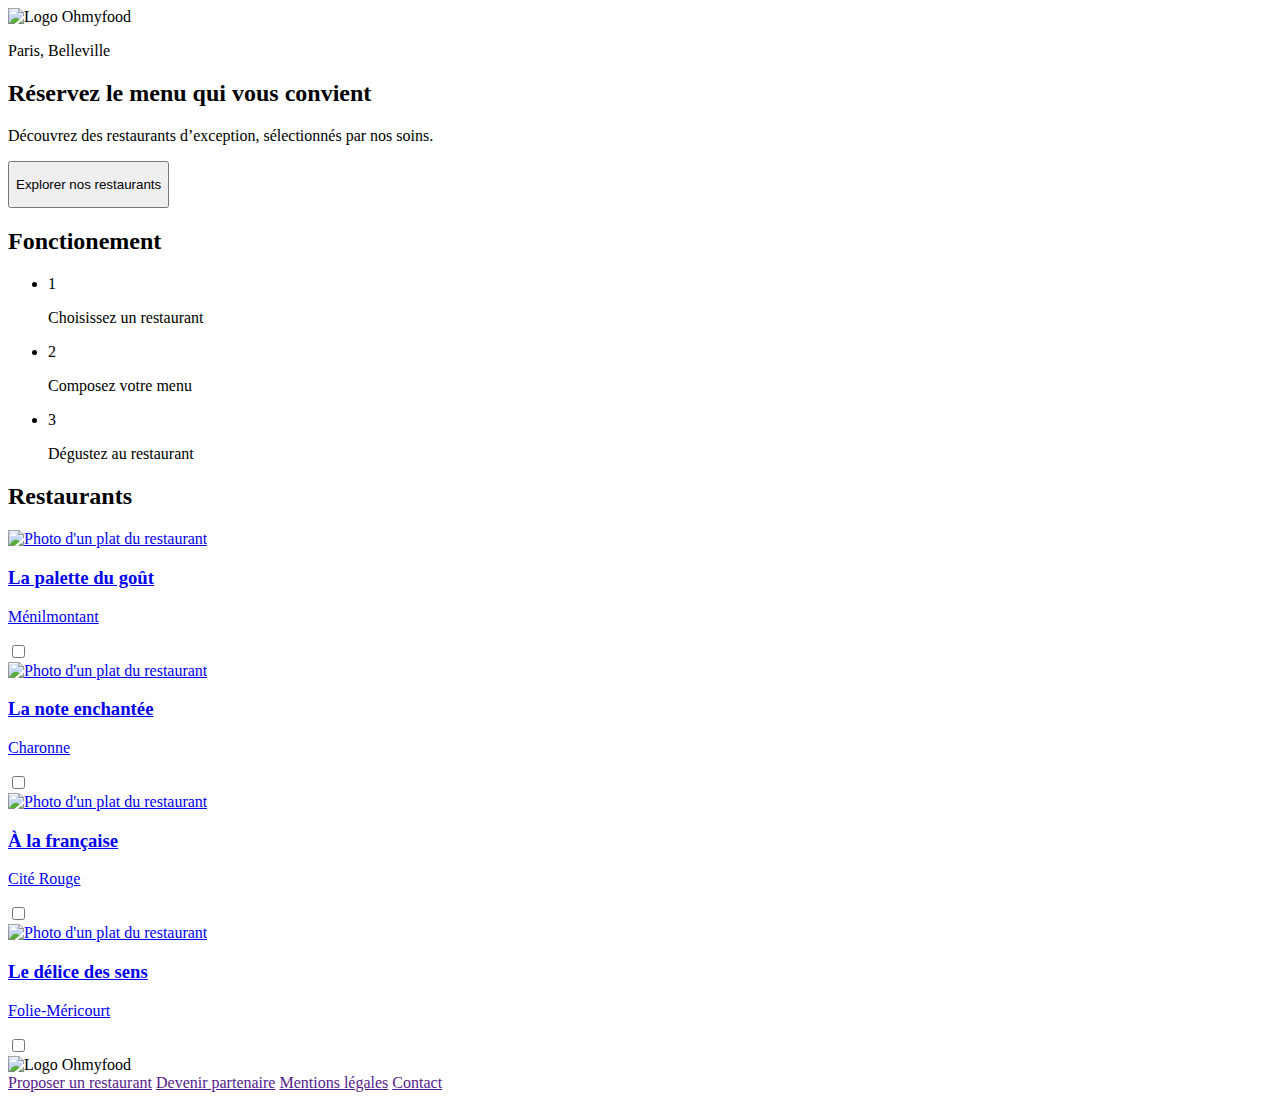
==== index.html @ de88af96 "index commit" ====
<!DOCTYPE html>
<html lang="fr">

<head>
    <meta charset="UTF-8">
    <meta name="viewport" content="width=device-width, initial-scale=1.0">
    <link rel="stylesheet" href="https://cdnjs.cloudflare.com/ajax/libs/font-awesome/6.2.1/css/all.min.css"
        integrity="sha512-MV7K8+y+gLIBoVD59lQIYicR65iaqukzvf/nwasF0nqhPay5w/9lJmVM2hMDcnK1OnMGCdVK+iQrJ7lzPJQd1w=="
        crossorigin="anonymous" referrerpolicy="no-referrer">

    <link rel="stylesheet" href="css/style.css">
    <title>Ohmyfood</title>
</head>

<body>
    <header>
        <img src="./images/logo/ohmyfood.png" alt="Logo Ohmyfood">

        <div class="location">
            <i class="fa-solid fa-location-dot"></i>
            <p>Paris, Belleville</p>
        </div>
    </header>

    <main>
        <section class="main-section">
            <h2 class="main-title">Réservez le menu qui vous convient</h2>

            <p class="main-subtitle">Découvrez des restaurants d’exception, sélectionnés par nos soins.</p>

            <button class="gradient">
                <p>Explorer nos restaurants</p>
            </button>
        </section>

        <section class="list-section">
            <h2>Fonctionement</h2>

            <ul class="list">
                <li class="list-content">
                    <p>1</p>
                    <i class="fa-solid fa-mobile-screen-button"></i>
                    <p>Choisissez un restaurant</p>
                </li>

                <li class="list-content">
                    <p>2</p>
                    <i class="fa-solid fa-list-ul"></i>
                    <p>Composez votre menu</p>
                </li>

                <li class="list-content">
                    <p>3</p>
                    <i class="fa-solid fa-store"></i>
                    <p>Dégustez au restaurant</p>
                </li>
            </ul>


            </div>
        </section>

        <section class="restaurant-section">
            <h2>Restaurants</h2>

            <div class="restaurants-cards">

                <div class="card">
                    <a href="/page/page1.html">
                        <img src="./images/restaurants/jay-wennington-N_Y88TWmGwA-unsplash.jpg"
                            alt="Photo d'un plat du restaurant">
                        <div class="card-content">
                            <div class="card-text">
                                <h3 class="card-title">La palette du goût</h3>
                                <p class="card-subtitle">Ménilmontant</p>
                            </div>
                        </div>
                    </a>

                    <div class="heart-btn">
                        <input type="checkbox">
                        <i class="empty fa-regular fa-heart fa-xl"></i>
                        <i class="fill fa-solid fa-heart fa-xl"></i>
                    </div>
                </div>

                <div class="card">
                    <a href="/page/page2.html">
                        <img src="./images/restaurants/stil-u2Lp8tXIcjw-unsplash.jpg"
                            alt="Photo d'un plat du restaurant">
                        <div class="card-content">
                            <div class="card-text">
                                <h3 class="card-title">La note enchantée</h3>
                                <p class="card-subtitle">Charonne</p>
                            </div>
                        </div>
                    </a>

                    <div class="heart-btn">
                        <input type="checkbox">
                        <i class="empty fa-regular fa-heart fa-xl"></i>
                        <i class="fill fa-solid fa-heart fa-xl"></i>
                    </div>
                </div>

                <div class="card">
                    <a href="/page/page3.html">
                        <img src="./images/restaurants/toa-heftiba-DQKerTsQwi0-unsplash.jpg"
                            alt="Photo d'un plat du restaurant">
                        <div class="card-content">
                            <div class="card-text">
                                <h3 class="card-title">À la française</h3>
                                <p class="card-subtitle">Cité Rouge</p>
                            </div>
                        </div>
                    </a>

                    <div class="heart-btn">
                        <input type="checkbox">
                        <i class="empty fa-regular fa-heart fa-xl"></i>
                        <i class="fill fa-solid fa-heart fa-xl"></i>
                    </div>
                </div>


                <div class="card">
                    <a href="/page/page4.html">
                        <img src="./images/restaurants/louis-hansel-shotsoflouis-qNBGVyOCY8Q-unsplash.jpg"
                            alt="Photo d'un plat du restaurant">
                        <div class="card-content">
                            <div class="card-text">
                                <h3 class="card-title">Le délice des sens</h3>
                                <p class="card-subtitle">Folie-Méricourt</p>
                            </div>
                        </div>
                    </a>

                    <div class="heart-btn">
                        <input type="checkbox">
                        <i class="empty fa-regular fa-heart fa-xl"></i>
                        <i class="fill fa-solid fa-heart fa-xl"></i>
                    </div>
                </div>
            </div>
        </section>

    </main>

    <footer>
        <img src="./images/logo/ohmyfood@2x.svg" alt="Logo Ohmyfood">

        <div class="footer-link">
            <a href=""><i class="fa-solid fa-utensils"></i> Proposer un restaurant</a>

            <a href=""><i class="fa-solid fa-handshake-angle"></i> Devenir partenaire</a>

            <a href="">Mentions légales</a>

            <a href="">Contact</a>
        </div>
    </footer>
</body>

</html>
---- css/style.css ----
/*# sourceMappingURL=style.css.map */
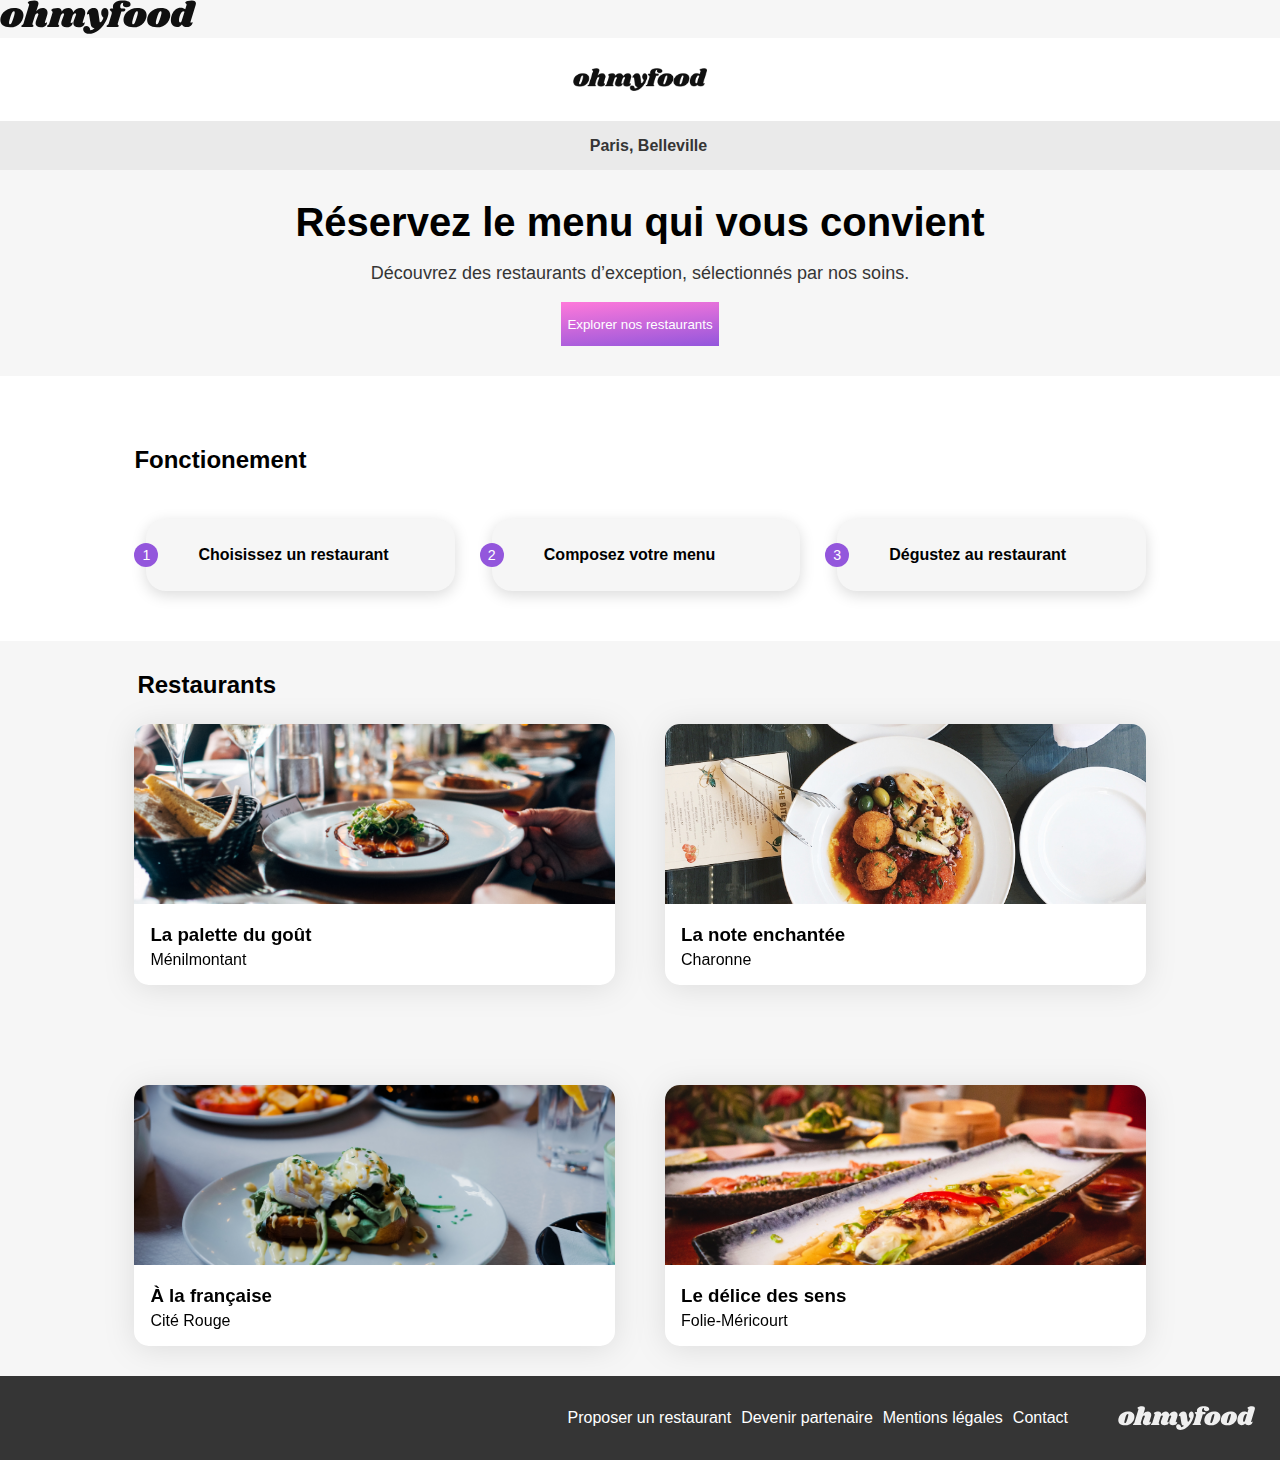
==== commit b2f8d955: "loader anim" ====
--- a/index.html
+++ b/index.html
@@ -13,6 +13,20 @@
 </head>
 
 <body>
+
+    <div class="loader">
+        <svg width="196" height="34" viewBox="0 0 196 34" fill="none" xmlns="http://www.w3.org/2000/svg">
+            <path d="M13.932 7.956C17.196 7.956 19.596 8.61599 21.132 9.936C22.692 11.256 23.472 12.984 23.472 15.12C23.472 15.84 23.376 16.644 23.184 17.532C22.728 19.5 21.876 21.228 20.628 22.716C19.38 24.18 17.844 25.32 16.02 26.136C14.22 26.928 12.264 27.324 10.152 27.324C6.81599 27.324 4.34399 26.664 2.73599 25.344C1.15199 24 0.359985 22.224 0.359985 20.016C0.359985 19.272 0.455985 18.444 0.647985 17.532C1.10399 15.66 1.96799 14.004 3.23999 12.564C4.53599 11.1 6.10799 9.972 7.95599 9.18C9.82799 8.364 11.82 7.956 13.932 7.956ZM13.824 11.16C13.32 11.16 12.78 11.616 12.204 12.528C11.652 13.416 10.992 15.108 10.224 17.604C9.45599 20.1 9.07199 21.852 9.07199 22.86C9.07199 23.388 9.15599 23.748 9.32399 23.94C9.49199 24.108 9.71999 24.192 10.008 24.192C10.512 24.24 11.028 23.808 11.556 22.896C12.108 21.984 12.792 20.208 13.608 17.568C14.352 15.24 14.724 13.548 14.724 12.492C14.724 11.988 14.64 11.64 14.472 11.448C14.328 11.256 14.112 11.16 13.824 11.16Z" fill="#101010"/>
+            <path d="M44.9899 22.032C44.9419 22.128 44.9179 22.272 44.9179 22.464C44.9179 22.632 44.9539 22.764 45.0259 22.86C45.1219 22.956 45.2419 23.004 45.3859 23.004C45.6739 23.004 45.9139 22.884 46.1059 22.644C46.3219 22.38 46.4659 22.248 46.5379 22.248C46.6579 22.248 46.7539 22.332 46.8259 22.5C46.8979 22.644 46.9339 22.824 46.9339 23.04C46.9579 23.736 46.7299 24.42 46.2499 25.092C45.7699 25.74 45.0619 26.28 44.1259 26.712C43.2139 27.12 42.1099 27.324 40.8139 27.324C39.2299 27.324 37.9699 26.964 37.0339 26.244C36.0979 25.5 35.6179 24.516 35.5939 23.292C35.5939 22.404 35.8099 21.408 36.2419 20.304L38.2219 15.12C38.3419 14.808 38.4019 14.556 38.4019 14.364C38.4019 14.052 38.2939 13.812 38.0779 13.644C37.8859 13.452 37.6459 13.356 37.3579 13.356C36.9019 13.356 36.4339 13.572 35.9539 14.004C35.4979 14.412 35.1259 15.084 34.8379 16.02V15.948L32.5699 23.256C32.4979 23.544 32.4619 23.796 32.4619 24.012C32.4619 24.324 32.5219 24.576 32.6419 24.768C32.7619 24.936 32.9299 25.104 33.1459 25.272C33.3139 25.44 33.4339 25.584 33.5059 25.704C33.5779 25.8 33.5899 25.932 33.5419 26.1C33.4219 26.412 33.1819 26.64 32.8219 26.784C32.4619 26.928 31.9099 27 31.1659 27H22.9579C22.3339 27 21.8779 26.904 21.5899 26.712C21.3019 26.496 21.2059 26.22 21.3019 25.884C21.3979 25.596 21.6499 25.344 22.0579 25.128C22.4179 24.936 22.7179 24.708 22.9579 24.444C23.1979 24.18 23.4019 23.76 23.5699 23.184L29.0419 5.22C29.1139 5.004 29.1499 4.824 29.1499 4.68C29.1499 4.416 29.0779 4.2 28.9339 4.032C28.8139 3.864 28.6459 3.696 28.4299 3.528C28.1899 3.336 28.0099 3.168 27.8899 3.024C27.7939 2.88 27.7819 2.688 27.8539 2.448C27.9979 1.896 28.7539 1.416 30.1219 1.00799C31.4899 0.599996 32.9179 0.395996 34.4059 0.395996C35.7979 0.395996 36.8179 0.659996 37.4659 1.188C38.1379 1.716 38.4739 2.436 38.4739 3.348C38.4739 3.876 38.3899 4.392 38.2219 4.896L36.2779 11.232C37.2139 10.008 38.1979 9.156 39.2299 8.676C40.2859 8.196 41.4259 7.956 42.6499 7.956C44.1139 7.956 45.2899 8.4 46.1779 9.288C47.0899 10.176 47.5459 11.328 47.5459 12.744C47.5459 13.488 47.4259 14.22 47.1859 14.94L44.9899 22.032Z" fill="#101010"/>
+            <path d="M82.7165 22.032C82.6685 22.128 82.6445 22.272 82.6445 22.464C82.6445 22.632 82.6805 22.764 82.7525 22.86C82.8485 22.956 82.9685 23.004 83.1125 23.004C83.4005 23.004 83.6405 22.884 83.8325 22.644C84.0485 22.38 84.1925 22.248 84.2645 22.248C84.3845 22.248 84.4805 22.332 84.5525 22.5C84.6245 22.644 84.6605 22.824 84.6605 23.04C84.6845 23.736 84.4565 24.42 83.9765 25.092C83.4965 25.74 82.7885 26.28 81.8525 26.712C80.9405 27.12 79.8365 27.324 78.5405 27.324C76.9565 27.324 75.6965 26.964 74.7605 26.244C73.8245 25.5 73.3445 24.516 73.3205 23.292C73.3205 22.404 73.5365 21.408 73.9685 20.304L75.9485 15.12C76.0685 14.808 76.1285 14.556 76.1285 14.364C76.1285 14.052 76.0205 13.812 75.8045 13.644C75.6125 13.452 75.3725 13.356 75.0845 13.356C74.6765 13.356 74.2565 13.536 73.8245 13.896C73.3925 14.256 73.0085 14.82 72.6725 15.588L70.6925 22.032C70.6445 22.128 70.6205 22.272 70.6205 22.464C70.6205 22.632 70.6565 22.764 70.7285 22.86C70.8245 22.956 70.9445 23.004 71.0885 23.004C71.3765 23.004 71.6165 22.884 71.8085 22.644C72.0245 22.38 72.1685 22.248 72.2405 22.248C72.3605 22.248 72.4565 22.332 72.5285 22.5C72.6005 22.644 72.6365 22.824 72.6365 23.04C72.6605 23.736 72.4325 24.42 71.9525 25.092C71.4725 25.74 70.7645 26.28 69.8285 26.712C68.9165 27.12 67.8125 27.324 66.5165 27.324C64.9325 27.324 63.6725 26.964 62.7365 26.244C61.8005 25.5 61.3205 24.516 61.2965 23.292C61.2965 22.404 61.5125 21.408 61.9445 20.304L63.9245 15.12C64.0445 14.808 64.1045 14.556 64.1045 14.364C64.1045 14.052 63.9965 13.812 63.7805 13.644C63.5885 13.452 63.3485 13.356 63.0605 13.356C62.6525 13.356 62.2325 13.536 61.8005 13.896C61.3685 14.232 61.0085 14.784 60.7205 15.552L58.3445 23.256C58.2485 23.52 58.2005 23.772 58.2005 24.012C58.2005 24.3 58.2605 24.54 58.3805 24.732C58.5005 24.9 58.6685 25.08 58.8845 25.272C59.0525 25.416 59.1725 25.548 59.2445 25.668C59.3165 25.788 59.3285 25.932 59.2805 26.1C59.1845 26.412 58.9565 26.64 58.5965 26.784C58.2365 26.928 57.6725 27 56.9045 27H48.6965C48.0725 27 47.6285 26.904 47.3645 26.712C47.0765 26.496 46.9685 26.22 47.0405 25.884C47.1365 25.596 47.3885 25.344 47.7965 25.128C48.1565 24.936 48.4565 24.708 48.6965 24.444C48.9365 24.18 49.1405 23.76 49.3085 23.184L52.5125 12.78C52.5605 12.66 52.5845 12.492 52.5845 12.276C52.5845 12.012 52.5245 11.808 52.4045 11.664C52.3085 11.52 52.1405 11.34 51.9005 11.124C51.6605 10.932 51.4925 10.764 51.3965 10.62C51.3005 10.476 51.2885 10.284 51.3605 10.044C51.5045 9.492 52.2605 9.012 53.6285 8.604C54.9965 8.172 56.4245 7.956 57.9125 7.956C59.0885 7.956 60.0125 8.28 60.6845 8.928C61.3805 9.576 61.7165 10.464 61.6925 11.592C62.6765 10.224 63.7085 9.276 64.7885 8.748C65.8925 8.22 67.0805 7.956 68.3525 7.956C69.7445 7.956 70.8725 8.364 71.7365 9.18C72.6245 9.972 73.1165 11.016 73.2125 12.312C74.2445 10.68 75.3485 9.552 76.5245 8.928C77.7005 8.28 78.9845 7.956 80.3765 7.956C81.8405 7.956 83.0165 8.4 83.9045 9.288C84.8165 10.176 85.2725 11.328 85.2725 12.744C85.2725 13.488 85.1525 14.22 84.9125 14.94L82.7165 22.032Z" fill="#101010"/>
+            <path d="M104.932 7.956C105.988 7.956 106.828 8.388 107.452 9.252C108.1 10.092 108.424 11.244 108.424 12.708C108.424 13.98 108.196 15.348 107.74 16.812C106.852 19.764 105.424 22.548 103.456 25.164C101.512 27.78 99.2675 29.88 96.7235 31.464C94.2035 33.048 91.6836 33.84 89.1636 33.84C87.9156 33.84 86.8355 33.624 85.9235 33.192C85.0355 32.76 84.3635 32.184 83.9075 31.464C83.4275 30.744 83.1875 29.976 83.1875 29.16C83.1875 28.8 83.2475 28.404 83.3675 27.972C83.5835 27.3 83.9435 26.784 84.4475 26.424C84.9515 26.064 85.5516 25.884 86.2476 25.884C87.3516 25.884 88.2515 26.256 88.9475 27C89.6675 27.768 90.1236 28.812 90.3156 30.132C91.8516 30.06 93.2675 29.4 94.5635 28.152C93.3395 27.936 92.4275 27.528 91.8275 26.928C91.2515 26.304 90.8555 25.344 90.6395 24.048L89.1995 15.228C89.1275 14.772 89.0195 14.46 88.8755 14.292C88.7555 14.1 88.5876 14.004 88.3716 14.004C88.2036 14.004 87.9995 14.088 87.7595 14.256C87.5435 14.424 87.3875 14.508 87.2915 14.508C87.0995 14.508 87.0035 14.304 87.0035 13.896C87.0035 13.56 87.0635 13.2 87.1835 12.816C87.6155 11.448 88.4196 10.296 89.5956 9.36C90.7716 8.4 92.1395 7.92 93.6995 7.92C95.2355 7.92 96.3635 8.376 97.0835 9.288C97.8275 10.2 98.3076 11.604 98.5236 13.5L99.6035 21.42C99.6755 22.02 99.8915 22.32 100.252 22.32C100.684 22.32 101.188 21.936 101.764 21.168C102.34 20.376 102.904 19.26 103.456 17.82C102.736 17.172 102.184 16.428 101.8 15.588C101.416 14.748 101.224 13.848 101.224 12.888C101.224 12.144 101.32 11.472 101.512 10.872C101.8 9.912 102.244 9.192 102.844 8.712C103.468 8.208 104.164 7.956 104.932 7.956Z" fill="#101010"/>
+            <path d="M122.864 0.395996C125.432 0.395996 127.352 0.791996 128.624 1.584C129.92 2.352 130.568 3.3 130.568 4.428C130.568 5.34 130.184 6.048 129.416 6.552C128.672 7.032 127.688 7.272 126.464 7.272C125.336 7.272 124.46 6.996 123.836 6.444C123.212 5.892 122.9 5.208 122.9 4.392C122.9 3.888 123.056 3.36 123.368 2.808C122.648 2.808 122.048 2.988 121.568 3.348C121.088 3.684 120.716 4.272 120.452 5.112C120.308 5.64 120.236 6.132 120.236 6.588C120.236 7.164 120.332 7.62 120.524 7.956C120.74 8.268 121.04 8.424 121.424 8.424H123.548C124.796 8.424 125.42 8.808 125.42 9.576C125.42 9.672 125.396 9.816 125.348 10.008C125.204 10.536 124.904 10.932 124.448 11.196C124.016 11.46 123.356 11.592 122.468 11.592H121.388L117.824 23.256C117.752 23.544 117.716 23.796 117.716 24.012C117.716 24.324 117.776 24.576 117.896 24.768C118.016 24.936 118.184 25.104 118.4 25.272C118.568 25.44 118.688 25.584 118.76 25.704C118.832 25.8 118.844 25.932 118.796 26.1C118.676 26.412 118.436 26.64 118.076 26.784C117.716 26.928 117.164 27 116.42 27H108.212C107.588 27 107.132 26.904 106.844 26.712C106.556 26.496 106.46 26.22 106.556 25.884C106.652 25.596 106.904 25.344 107.312 25.128C107.672 24.936 107.972 24.708 108.212 24.444C108.452 24.18 108.656 23.76 108.824 23.184L111.632 13.968C111.752 13.608 111.812 13.236 111.812 12.852C111.812 12.372 111.704 12 111.488 11.736C111.296 11.448 110.996 11.136 110.588 10.8C110.324 10.584 110.12 10.404 109.976 10.26C109.856 10.092 109.796 9.9 109.796 9.684C109.772 9.228 109.928 8.904 110.264 8.712C110.624 8.52 111.296 8.424 112.28 8.424H113.18C113.012 7.824 112.928 7.224 112.928 6.624C112.928 6.024 113.036 5.4 113.252 4.752C113.708 3.528 114.68 2.496 116.168 1.65599C117.68 0.815996 119.912 0.395996 122.864 0.395996Z" fill="#101010"/>
+            <path d="M137.084 7.956C140.348 7.956 142.748 8.61599 144.284 9.936C145.844 11.256 146.624 12.984 146.624 15.12C146.624 15.84 146.528 16.644 146.336 17.532C145.88 19.5 145.028 21.228 143.78 22.716C142.532 24.18 140.996 25.32 139.172 26.136C137.372 26.928 135.416 27.324 133.304 27.324C129.968 27.324 127.496 26.664 125.888 25.344C124.304 24 123.512 22.224 123.512 20.016C123.512 19.272 123.608 18.444 123.8 17.532C124.256 15.66 125.12 14.004 126.392 12.564C127.688 11.1 129.26 9.972 131.108 9.18C132.98 8.364 134.972 7.956 137.084 7.956ZM136.976 11.16C136.472 11.16 135.932 11.616 135.356 12.528C134.804 13.416 134.144 15.108 133.376 17.604C132.608 20.1 132.224 21.852 132.224 22.86C132.224 23.388 132.308 23.748 132.476 23.94C132.644 24.108 132.872 24.192 133.16 24.192C133.664 24.24 134.18 23.808 134.708 22.896C135.26 21.984 135.944 20.208 136.76 17.568C137.504 15.24 137.876 13.548 137.876 12.492C137.876 11.988 137.792 11.64 137.624 11.448C137.48 11.256 137.264 11.16 136.976 11.16Z" fill="#101010"/>
+            <path d="M160.709 7.956C163.973 7.956 166.373 8.61599 167.909 9.936C169.469 11.256 170.249 12.984 170.249 15.12C170.249 15.84 170.153 16.644 169.961 17.532C169.505 19.5 168.653 21.228 167.405 22.716C166.157 24.18 164.621 25.32 162.797 26.136C160.997 26.928 159.041 27.324 156.929 27.324C153.593 27.324 151.121 26.664 149.513 25.344C147.929 24 147.137 22.224 147.137 20.016C147.137 19.272 147.233 18.444 147.425 17.532C147.881 15.66 148.745 14.004 150.017 12.564C151.313 11.1 152.885 9.972 154.733 9.18C156.605 8.364 158.597 7.956 160.709 7.956ZM160.601 11.16C160.097 11.16 159.557 11.616 158.981 12.528C158.429 13.416 157.769 15.108 157.001 17.604C156.233 20.1 155.849 21.852 155.849 22.86C155.849 23.388 155.933 23.748 156.101 23.94C156.269 24.108 156.497 24.192 156.785 24.192C157.289 24.24 157.805 23.808 158.333 22.896C158.885 21.984 159.569 20.208 160.385 17.568C161.129 15.24 161.501 13.548 161.501 12.492C161.501 11.988 161.417 11.64 161.249 11.448C161.105 11.256 160.889 11.16 160.601 11.16Z" fill="#101010"/>
+            <path d="M190.526 21.816C190.478 22.008 190.454 22.14 190.454 22.212C190.454 22.38 190.502 22.512 190.598 22.608C190.694 22.704 190.814 22.752 190.958 22.752C191.246 22.752 191.486 22.632 191.678 22.392C191.894 22.128 192.038 21.996 192.11 21.996C192.23 21.996 192.326 22.08 192.398 22.248C192.47 22.416 192.506 22.608 192.506 22.824C192.53 23.472 192.278 24.132 191.75 24.804C191.246 25.476 190.562 26.028 189.698 26.46C188.834 26.892 187.898 27.108 186.89 27.108C185.69 27.108 184.646 26.88 183.758 26.424C182.87 25.968 182.258 25.368 181.922 24.624C181.274 25.464 180.53 26.088 179.69 26.496C178.85 26.904 177.962 27.108 177.026 27.108C175.922 27.108 174.89 26.832 173.93 26.28C172.994 25.728 172.238 24.948 171.662 23.94C171.11 22.908 170.834 21.744 170.834 20.448C170.834 18.264 171.242 16.212 172.058 14.292C172.898 12.348 174.062 10.788 175.55 9.612C177.038 8.412 178.73 7.812 180.626 7.812C181.658 7.812 182.534 7.932 183.254 8.172C183.998 8.412 184.67 8.772 185.27 9.252L186.494 5.22C186.566 5.004 186.602 4.824 186.602 4.68C186.602 4.416 186.53 4.2 186.386 4.032C186.266 3.864 186.098 3.696 185.882 3.528C185.642 3.336 185.462 3.168 185.342 3.024C185.246 2.88 185.234 2.688 185.306 2.448C185.45 1.896 186.206 1.416 187.574 1.00799C188.942 0.599996 190.37 0.395996 191.858 0.395996C193.25 0.395996 194.27 0.659996 194.918 1.188C195.59 1.716 195.926 2.436 195.926 3.348C195.926 3.876 195.842 4.392 195.674 4.896L190.526 21.816ZM184.514 11.7C184.13 11.364 183.71 11.196 183.254 11.196C182.558 11.196 181.874 11.712 181.202 12.744C180.53 13.776 179.99 15.024 179.582 16.488C179.174 17.952 178.982 19.272 179.006 20.448C179.006 21.768 179.438 22.428 180.302 22.428C180.614 22.428 180.878 22.308 181.094 22.068C181.31 21.804 181.514 21.384 181.706 20.808L184.514 11.7Z" fill="#101010"/>
+            </svg>
+    </div>
+
     <header>
         <img src="./images/logo/ohmyfood.png" alt="Logo Ohmyfood">
 
--- a/css/style.css
+++ b/css/style.css
@@ -1,3 +1,323 @@
-
+/*********************************************/
+/*                  F O N T                  */
+/*********************************************/
+@import url("https://fonts.googleapis.com/css2?family=Shrikhand&display=swap");
+/*********************************************/
+/*              V A R I A B L E              */
+/*********************************************/
+/* other variable */
+/*********************************************/
+/*             A N I M A T I O N             */
+/*********************************************/
+/*********************************************/
+/*              V A R I A B L E              */
+/*********************************************/
+/* other variable */
+/********* HEART *********/
+@keyframes heartCheck {
+  100% {
+    background-position-Y: 0;
+    background-size: 100% 100%;
+  }
+}
+/***** M O B I L E   V E R S I O N S **********/
+/***** General **********/
+* {
+  font-family: "Roboto", sans-serif;
+}
+
+.gradient {
+  background: linear-gradient(355deg, rgb(147, 86, 220) 0%, rgb(255, 121, 218) 100%);
+  border: rgb(53, 53, 53);
+  color: rgb(255, 255, 255);
+}
+
+body {
+  background-color: rgb(246, 246, 246);
+  margin: 0px;
+}
+
+/***** Header **********/
+header {
+  display: flex;
+  flex-direction: column;
+  align-items: center;
+  background-color: white;
+}
+header img {
+  width: 45%;
+  margin: 14px 0px 13px 0px;
+}
+
+.location {
+  background-color: rgb(234, 234, 234);
+  display: flex;
+  align-items: center;
+  justify-content: center;
+  gap: 17px;
+  width: 100%;
+}
+.location p {
+  color: rgb(53, 53, 53);
+  font-size: 16px;
+  font-weight: bold;
+  word-wrap: break-word;
+}
+
+/***** Main Section **********/
+.main-section {
+  display: flex;
+  flex-direction: column;
+  align-items: center;
+  padding-top: 40px;
+  padding-bottom: 57px;
+}
+
+.main-title {
+  margin: unset;
+  text-align: center;
+  padding: 0px 15% 20px 15%;
+}
+
+.main-subtitle {
+  margin: unset;
+  color: rgb(53, 53, 53);
+  text-align: center;
+  font-size: 18px;
+  margin-bottom: 27px;
+}
+
+/***** list Section **********/
+.list-section {
+  padding-left: 5.35%;
+  padding-right: 5.35%;
+  background: white;
+  display: flex;
+  flex-direction: column;
+  align-items: flex-start;
+  gap: 20px;
+  padding-top: 48px;
+  padding-bottom: 68px;
+}
+
+.list {
+  margin: unset;
+  padding: unset;
+  display: flex;
+  flex-direction: column;
+  gap: 25px;
+  width: 100%;
+  box-sizing: border-box;
+}
+.list > :nth-child(3) i {
+  /*Third Icone*/
+  color: rgb(147, 86, 220);
+}
+
+.list-content {
+  background-color: rgb(246, 246, 246);
+  display: flex;
+  align-items: center;
+  justify-content: flex-start;
+  gap: 20px;
+  height: 72px;
+  margin-left: 12px;
+  border-radius: 20px;
+  box-shadow: 0px 4px 15px 0px rgba(0, 0, 0, 0.15);
+}
+.list-content i {
+  color: rgb(125, 125, 125);
+}
+.list-content > :nth-child(1) {
+  /*Circle/Number<p>*/
+  background-color: rgb(147, 86, 220);
+  color: rgb(255, 255, 255);
+  display: flex;
+  justify-content: center;
+  align-items: center;
+  width: 24px;
+  height: 24px;
+  border-radius: 100%;
+  margin-left: -12px;
+  font-size: 14.182px;
+  aspect-ratio: 1/1;
+}
+.list-content > :nth-child(3) {
+  /*Title<p>*/
+  font-weight: bold;
+}
+
+/***** Restaurant Section **********/
+.restaurant-section {
+  padding: 54px 17px 66px 17px;
+}
+.restaurant-section h2 {
+  margin: unset;
+  margin-bottom: 25px;
+  margin-left: 3px;
+}
+
+.restaurants-cards {
+  display: flex;
+  flex-direction: column;
+  gap: 18px;
+}
+
+.card {
+  background-color: rgb(255, 255, 255);
+  border-radius: 15px;
+  filter: drop-shadow(0px 3px 15px rgba(0, 0, 0, 0.1));
+}
+.card a {
+  text-decoration: none;
+  color: #000000;
+}
+.card img {
+  width: 100%;
+  border-radius: 15px 15px 0px 0px;
+  height: 180px;
+  box-sizing: border-box;
+  object-fit: cover;
+}
+.card .card-content {
+  display: flex;
+  align-items: center;
+}
+.card .card-content .card-text {
+  display: flex;
+  height: fit-content;
+  flex-direction: column;
+  padding: 16px 35px 16px 16px;
+  width: 70%;
+}
+.card .card-content .card-text h3 {
+  margin: unset;
+}
+.card .card-content .card-text p {
+  margin: unset;
+  margin-top: 5px;
+}
+.card .heart-btn {
+  position: relative;
+}
+.card .heart-btn i {
+  display: flex;
+  align-items: center;
+}
+.card .heart-btn input {
+  z-index: 3;
+  opacity: 0;
+}
+.card .heart-btn i,
+.card .heart-btn input {
+  position: absolute;
+  bottom: 30px;
+  right: 20px;
+  margin: unset;
+  width: 26px;
+  height: 26px;
+}
+.card .heart-btn input:checked ~ .fill {
+  display: flex;
+}
+.card .heart-btn input:checked ~ .empty {
+  display: none;
+}
+.card .heart-btn .fill {
+  display: none;
+  background: linear-gradient(355deg, rgb(147, 86, 220) 0%, rgb(255, 121, 218) 100%);
+  transform-origin: bottom;
+  background-size: 100% 0%;
+  background-position-y: 20px;
+  background-repeat: no-repeat;
+  animation: heartCheck 0.75s forwards;
+  background-clip: text;
+  -webkit-background-clip: text;
+  -moz-background-clip: text;
+  -webkit-text-fill-color: transparent;
+}
+
+/*Footer*/
+footer {
+  background: rgb(53, 53, 53);
+  padding: 22px 25px;
+}
+footer img {
+  filter: invert(1);
+}
+
+.footer-link {
+  display: flex;
+  flex-direction: column;
+  gap: 7px;
+}
+.footer-link a {
+  color: rgb(255, 255, 255);
+  font-weight: 500;
+  text-decoration: none;
+}
+
+@media (min-width: 767.98px) {
+  /***** Header *****/
+  header img {
+    width: 10.5%;
+    margin: 30px 0px 30px 0px;
+  }
+  .location p {
+    margin: 15.5px 0px 15.5px 0px;
+  }
+  /***** Main *****/
+  .main-section {
+    padding: unset;
+    gap: 18px;
+    margin-top: 30px;
+    margin-bottom: 30px;
+  }
+  .main-title {
+    padding: unset;
+    font-size: 40px;
+    font-weight: 700;
+  }
+  .main-subtitle {
+    margin: unset;
+  }
+  /***** List *****/
+  .list-section {
+    gap: 25px;
+    padding: 50px 10.5%;
+  }
+  .list {
+    flex-direction: row;
+  }
+  .list-content {
+    width: 100%;
+  }
+  /***** Restaurant *****/
+  .restaurant-section {
+    padding: 30px 10.5%;
+  }
+  .restaurants-cards {
+    display: grid;
+    grid-template-columns: repeat(2, 1fr);
+    grid-template-rows: repeat(2, 1fr);
+    grid-column-gap: 50px;
+    grid-row-gap: 100px;
+  }
+  /***** Footer *****/
+  footer {
+    display: flex;
+    flex-direction: row-reverse;
+    gap: 50px;
+    padding: 30px 25px;
+  }
+  footer img {
+    width: clamp(137px, 8%, 137px);
+  }
+  .footer-link {
+    flex-direction: row;
+    align-items: center;
+    gap: 10px;
+  }
+}
 
 /*# sourceMappingURL=style.css.map */
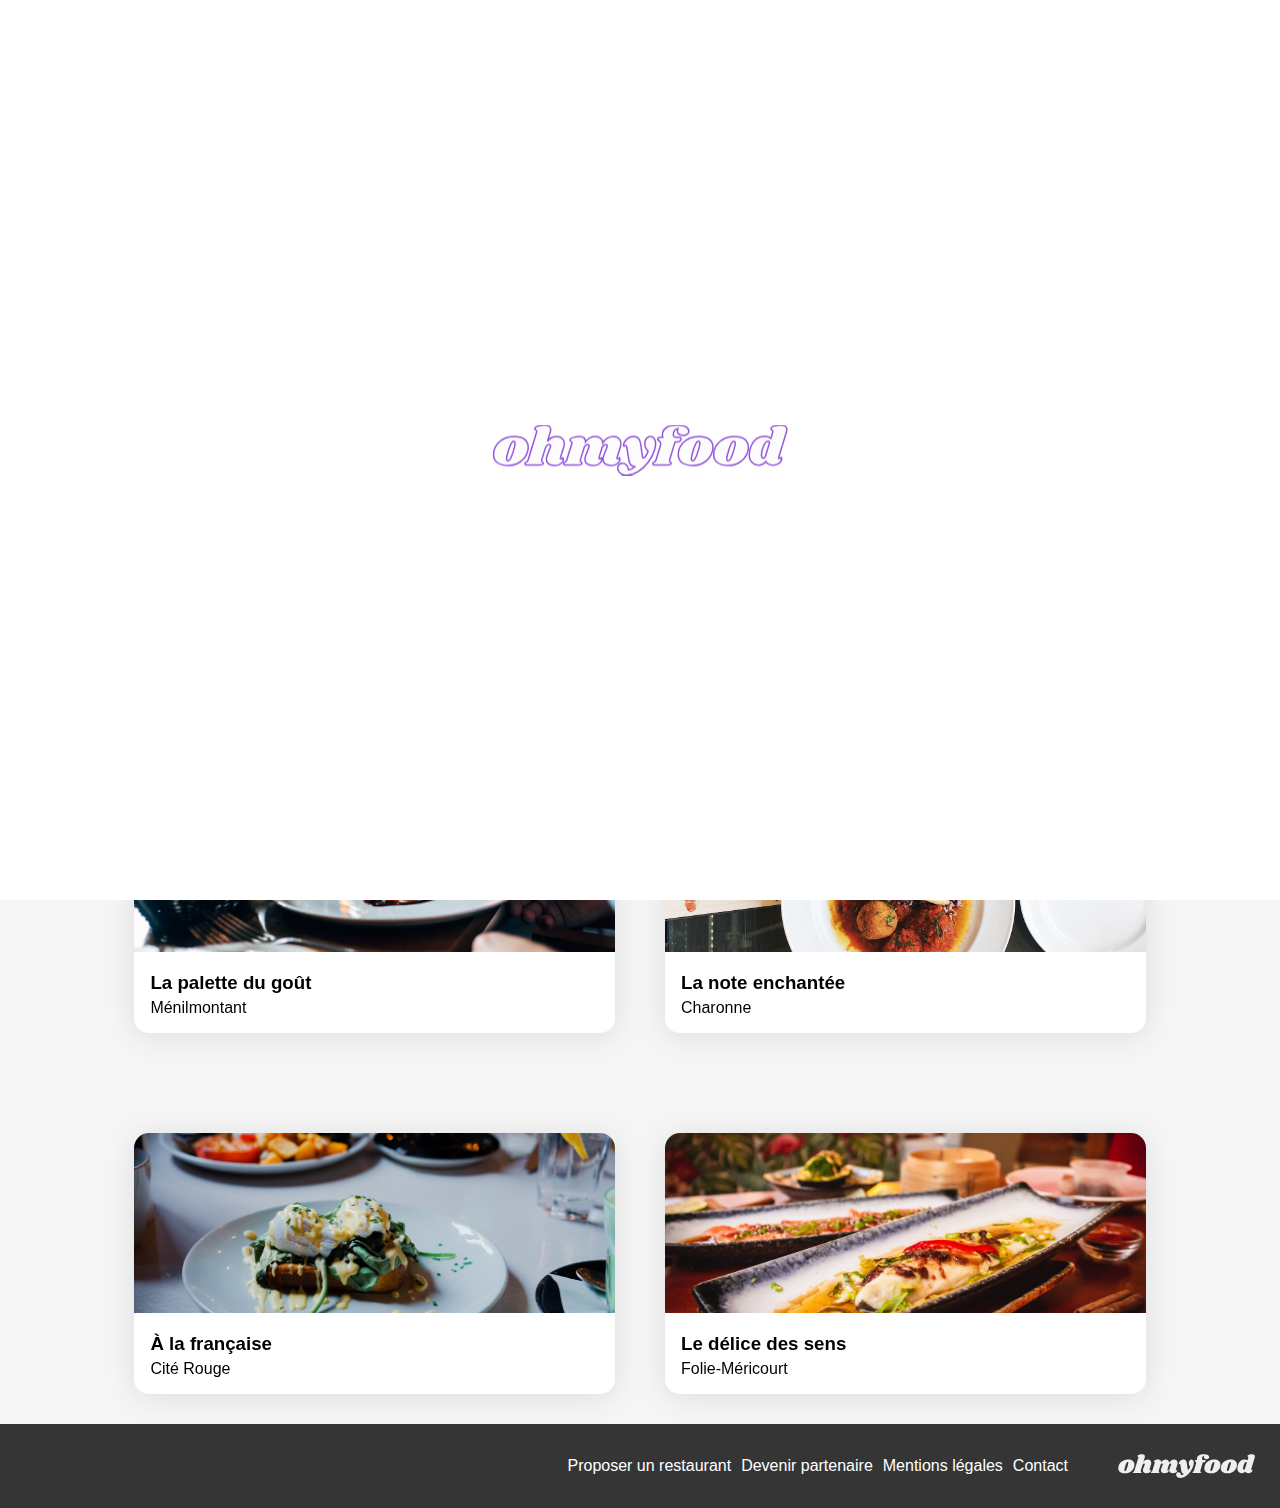
==== commit 105bf298: "Ajout d'un mailto sur la balise <a> contact du footer" ====
--- a/index.html
+++ b/index.html
@@ -170,7 +170,7 @@
 
             <a href="">Mentions légales</a>
 
-            <a href="">Contact</a>
+            <a href="mailto:">Contact</a>
         </div>
     </footer>
 </body>
--- a/css/style.css
+++ b/css/style.css
@@ -13,6 +13,56 @@
 /*              V A R I A B L E              */
 /*********************************************/
 /* other variable */
+/********* LOADER *********/
+@keyframes loader {
+  90% {
+    opacity: 1;
+  }
+  100% {
+    opacity: 0;
+    display: none;
+  }
+}
+svg :nth-child(1) {
+  animation: loaderSvg 3s ease 0.1s infinite;
+}
+svg :nth-child(2) {
+  animation: loaderSvg 3s ease 0.2s infinite;
+}
+svg :nth-child(3) {
+  animation: loaderSvg 3s ease 0.3s infinite;
+}
+svg :nth-child(4) {
+  animation: loaderSvg 3s ease 0.4s infinite;
+}
+svg :nth-child(5) {
+  animation: loaderSvg 3s ease 0.5s infinite;
+}
+svg :nth-child(6) {
+  animation: loaderSvg 3s ease 0.6s infinite;
+}
+svg :nth-child(7) {
+  animation: loaderSvg 3s ease 0.7s infinite;
+}
+svg :nth-child(8) {
+  animation: loaderSvg 3s ease 0.8s infinite;
+}
+
+@keyframes loaderSvg {
+  40% {
+    stroke: rgb(255, 121, 218);
+    stroke-width: 2;
+  }
+  45% {
+    stroke: rgb(147, 86, 220);
+    stroke-width: 3;
+  }
+  50% {
+    stroke: rgb(255, 121, 218);
+    stroke-width: 5;
+    stroke-dashoffset: 300;
+  }
+}
 /********* HEART *********/
 @keyframes heartCheck {
   100% {
@@ -20,6 +70,42 @@
     background-size: 100% 100%;
   }
 }
+@keyframes checkIconeOnHover {
+  from {
+    transform: translateX(20px);
+    width: 0px;
+  }
+  to {
+    transform: translateX(0px);
+  }
+}
+/********* MENu *********/
+@keyframes slideLeftOnload {
+  from {
+    opacity: 0;
+    transform: translateX(200px);
+  }
+  to {
+    opacity: 1;
+    transform: translateX(0px);
+  }
+}
+main .menu:nth-child(1) {
+  animation: slideLeftOnload 3s ease 0.25s forwards;
+}
+main .menu:nth-child(2) {
+  animation: slideLeftOnload 3s ease 0.5s forwards;
+}
+main .menu:nth-child(3) {
+  animation: slideLeftOnload 3s ease 0.75s forwards;
+}
+main .menu:nth-child(4) {
+  animation: slideLeftOnload 3s ease 1s forwards;
+}
+main .menu:nth-child(5) {
+  animation: slideLeftOnload 3s ease 1.25s forwards;
+}
+
 /***** M O B I L E   V E R S I O N S **********/
 /***** General **********/
 * {
@@ -35,6 +121,31 @@
 body {
   background-color: rgb(246, 246, 246);
   margin: 0px;
+}
+
+/***** Loader **********/
+.loader {
+  position: fixed;
+  display: flex;
+  align-items: center;
+  justify-content: center;
+  background-color: rgb(255, 255, 255);
+  width: 100%;
+  height: 100%;
+  z-index: 5;
+  animation: loader 6s ease forwards;
+}
+.loader svg {
+  transform: scale(150%);
+  width: 100%;
+}
+.loader svg path {
+  fill-opacity: 2;
+  stroke: rgb(147, 86, 220);
+  fill: rgb(252, 252, 253);
+  stroke-width: 1;
+  stroke-dashoffset: 1;
+  stroke-dasharray: 300;
 }
 
 /***** Header **********/
@@ -85,6 +196,23 @@
   text-align: center;
   font-size: 18px;
   margin-bottom: 27px;
+}
+
+button {
+  width: 180px;
+  height: 50px;
+  border-radius: 25px;
+  box-shadow: 0px 4px 10px 0px rgba(0, 0, 0, 0.25);
+  background: linear-gradient(355deg, rgb(147, 86, 220) 0%, rgb(255, 121, 218) 100%);
+  margin: 40px 0px;
+  border: rgb(53, 53, 53);
+  color: rgb(255, 255, 255);
+  transition: 100ms;
+}
+
+button:hover {
+  background: linear-gradient(335deg, rgba(255, 255, 255, 0.15) 0%, rgba(255, 255, 255, 0.15) 100%), linear-gradient(201deg, #9356DC -5.2%, #FF79DA 110.74%);
+  transform: scale(105%);
 }
 
 /***** list Section **********/
